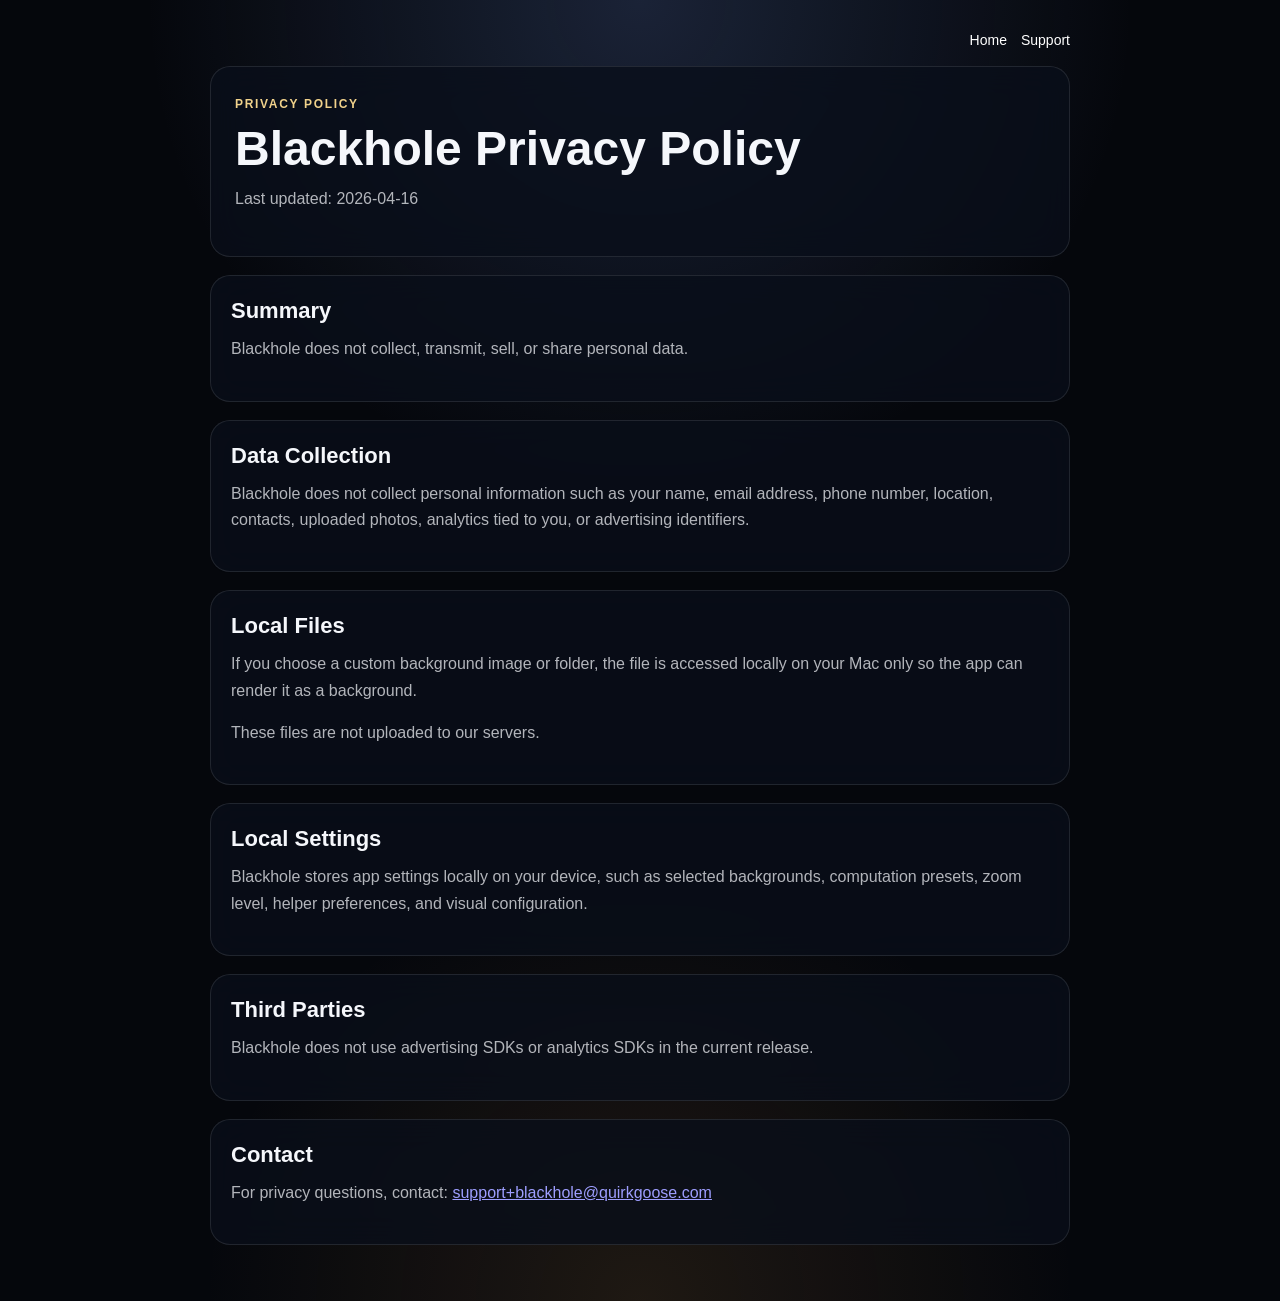
==== privacy.html @ 646c0386 "Initial GitHub Pages site" ====
<!doctype html>
<html lang="en">
  <head>
    <meta charset="utf-8" />
    <meta name="viewport" content="width=device-width, initial-scale=1" />
    <title>Blackhole Privacy Policy</title>
    <meta
      name="description"
      content="Privacy policy for the Blackhole macOS app."
    />
    <link rel="stylesheet" href="./site.css" />
  </head>
  <body>
    <main class="page-shell">
      <nav class="top-nav">
        <a href="./index.html">Home</a>
        <a href="./support.html">Support</a>
      </nav>

      <section class="hero-card">
        <p class="eyebrow">Privacy Policy</p>
        <h1>Blackhole Privacy Policy</h1>
        <p class="lede">Last updated: 2026-04-16</p>
      </section>

      <section class="content-card">
        <h2>Summary</h2>
        <p>
          Blackhole does not collect, transmit, sell, or share personal data.
        </p>
      </section>

      <section class="content-card">
        <h2>Data Collection</h2>
        <p>
          Blackhole does not collect personal information such as your name,
          email address, phone number, location, contacts, uploaded photos,
          analytics tied to you, or advertising identifiers.
        </p>
      </section>

      <section class="content-card">
        <h2>Local Files</h2>
        <p>
          If you choose a custom background image or folder, the file is accessed
          locally on your Mac only so the app can render it as a background.
        </p>
        <p>These files are not uploaded to our servers.</p>
      </section>

      <section class="content-card">
        <h2>Local Settings</h2>
        <p>
          Blackhole stores app settings locally on your device, such as selected
          backgrounds, computation presets, zoom level, helper preferences, and
          visual configuration.
        </p>
      </section>

      <section class="content-card">
        <h2>Third Parties</h2>
        <p>
          Blackhole does not use advertising SDKs or analytics SDKs in the
          current release.
        </p>
      </section>

      <section class="content-card">
        <h2>Contact</h2>
        <p>
          For privacy questions, contact:
          <a href="mailto:support+blackhole@quirkgoose.com">support+blackhole@quirkgoose.com</a>
        </p>
      </section>
    </main>
  </body>
</html>
---- site.css ----
:root {
  color-scheme: dark;
  --bg: #05070c;
  --panel: rgba(10, 15, 26, 0.78);
  --panel-border: rgba(255, 255, 255, 0.1);
  --text: #f5f7fb;
  --muted: rgba(245, 247, 251, 0.72);
  --accent: #f1d28b;
  --accent-strong: #ffffff;
}

* {
  box-sizing: border-box;
}

html,
body {
  margin: 0;
  min-height: 100%;
  background:
    radial-gradient(circle at top, rgba(86, 114, 176, 0.26), transparent 34%),
    radial-gradient(circle at bottom, rgba(166, 116, 55, 0.16), transparent 30%),
    var(--bg);
  color: var(--text);
  font-family:
    "SF Pro Display",
    "SF Pro Text",
    -apple-system,
    BlinkMacSystemFont,
    sans-serif;
}

body {
  padding: 32px 18px 56px;
}

.page-shell {
  width: min(860px, 100%);
  margin: 0 auto;
  display: grid;
  gap: 18px;
}

.top-nav {
  display: flex;
  gap: 14px;
  justify-content: flex-end;
  font-size: 14px;
}

.top-nav a,
.text-link {
  color: var(--accent-strong);
  text-decoration: none;
}

.top-nav a:hover,
.text-link:hover,
.primary-link:hover,
.secondary-link:hover {
  text-decoration: underline;
}

.hero-card,
.info-card,
.notice-card,
.content-card {
  background: var(--panel);
  border: 1px solid var(--panel-border);
  border-radius: 20px;
  backdrop-filter: blur(16px);
  -webkit-backdrop-filter: blur(16px);
}

.hero-card {
  padding: 28px 24px;
}

.info-grid {
  display: grid;
  grid-template-columns: repeat(auto-fit, minmax(240px, 1fr));
  gap: 16px;
}

.info-card,
.notice-card,
.content-card {
  padding: 22px 20px;
}

.eyebrow {
  margin: 0 0 10px;
  font-size: 12px;
  font-weight: 700;
  letter-spacing: 0.14em;
  text-transform: uppercase;
  color: var(--accent);
}

h1,
h2,
h3,
p,
ul {
  margin-top: 0;
}

h1 {
  margin-bottom: 12px;
  font-size: clamp(32px, 5vw, 48px);
  line-height: 1.02;
}

h2 {
  margin-bottom: 12px;
  font-size: 22px;
}

h3 {
  margin-bottom: 8px;
  font-size: 16px;
}

.lede,
p,
li {
  color: var(--muted);
  line-height: 1.65;
}

ul {
  padding-left: 18px;
}

.cta-row {
  display: flex;
  flex-wrap: wrap;
  gap: 12px;
  margin-top: 18px;
}

.primary-link,
.secondary-link {
  display: inline-flex;
  align-items: center;
  justify-content: center;
  min-height: 40px;
  padding: 0 16px;
  border-radius: 999px;
  text-decoration: none;
  font-weight: 600;
}

.primary-link {
  background: rgba(255, 255, 255, 0.12);
  color: var(--text);
}

.secondary-link {
  border: 1px solid rgba(255, 255, 255, 0.14);
  color: var(--text);
}
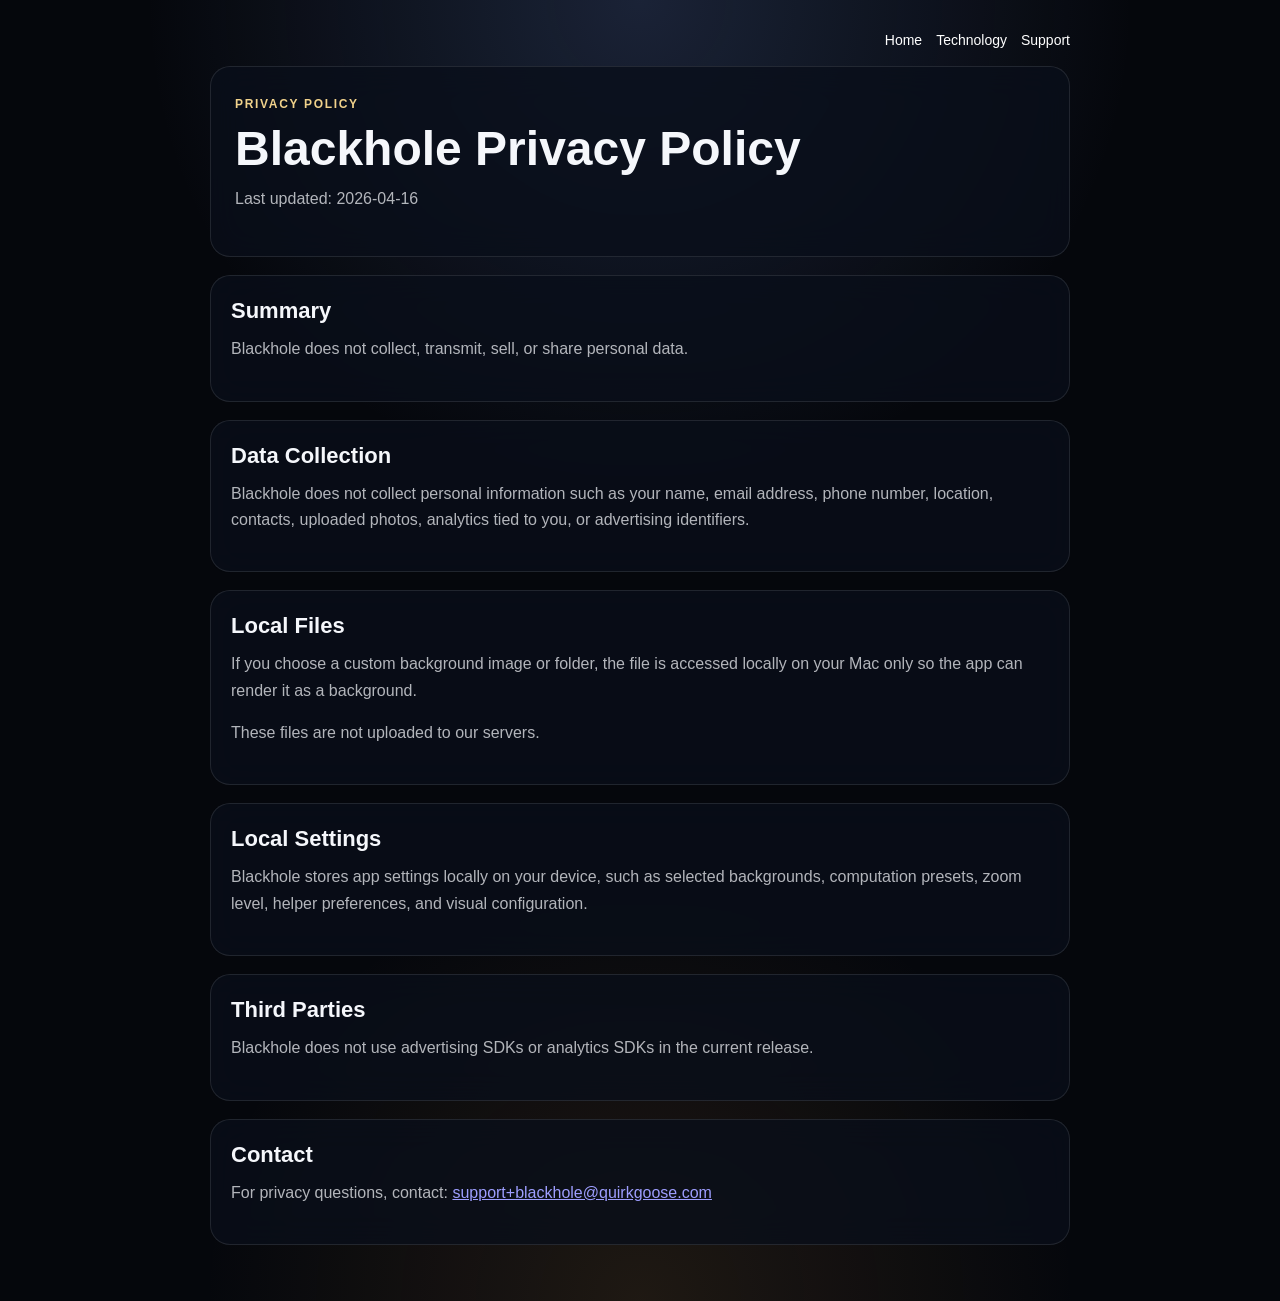
==== commit c3b7a6ee: "Add Blackhole technology page" ====
--- a/privacy.html
+++ b/privacy.html
@@ -14,6 +14,7 @@
     <main class="page-shell">
       <nav class="top-nav">
         <a href="./index.html">Home</a>
+        <a href="./technology.html">Technology</a>
         <a href="./support.html">Support</a>
       </nav>
 
--- a/site.css
+++ b/site.css
@@ -160,3 +160,105 @@
   border: 1px solid rgba(255, 255, 255, 0.14);
   color: var(--text);
 }
+
+.landing-shell {
+  width: min(1100px, 100%);
+}
+
+.hero-split {
+  display: grid;
+  gap: 18px;
+  grid-template-columns: minmax(0, 1.3fr) minmax(280px, 0.9fr);
+  align-items: stretch;
+}
+
+.hero-copy,
+.hero-media {
+  min-width: 0;
+}
+
+.brand-note {
+  margin-top: 14px;
+  font-size: 14px;
+}
+
+.feature-grid {
+  grid-template-columns: repeat(auto-fit, minmax(220px, 1fr));
+}
+
+.media-grid {
+  display: grid;
+  grid-template-columns: repeat(auto-fit, minmax(220px, 1fr));
+  gap: 16px;
+}
+
+.placeholder-card {
+  position: relative;
+  min-height: 180px;
+  border-style: dashed;
+}
+
+.placeholder-tag {
+  display: inline-flex;
+  margin-bottom: 14px;
+  padding: 6px 10px;
+  border-radius: 999px;
+  background: rgba(255, 255, 255, 0.08);
+  color: var(--accent);
+  font-size: 12px;
+  font-weight: 700;
+  letter-spacing: 0.08em;
+  text-transform: uppercase;
+}
+
+.two-column-list {
+  display: grid;
+  grid-template-columns: repeat(auto-fit, minmax(260px, 1fr));
+  gap: 12px 20px;
+}
+
+.technical-hero-card {
+  padding: 22px 20px;
+  background:
+    linear-gradient(145deg, rgba(255, 255, 255, 0.1), rgba(255, 255, 255, 0.03)),
+    rgba(255, 255, 255, 0.04);
+}
+
+.numbered-flow {
+  display: grid;
+  gap: 10px;
+  margin: 0;
+  padding-left: 20px;
+}
+
+.numbered-flow li {
+  padding-left: 4px;
+}
+
+.process-grid,
+.comparison-grid {
+  display: grid;
+  gap: 16px;
+}
+
+.process-grid {
+  grid-template-columns: repeat(auto-fit, minmax(230px, 1fr));
+}
+
+.process-grid article,
+.comparison-card {
+  padding: 18px;
+  border: 1px solid rgba(255, 255, 255, 0.09);
+  border-radius: 16px;
+  background: rgba(255, 255, 255, 0.045);
+}
+
+.comparison-grid {
+  grid-template-columns: repeat(auto-fit, minmax(260px, 1fr));
+}
+
+@media (max-width: 820px) {
+  .hero-split {
+    grid-template-columns: 1fr;
+  }
+}
